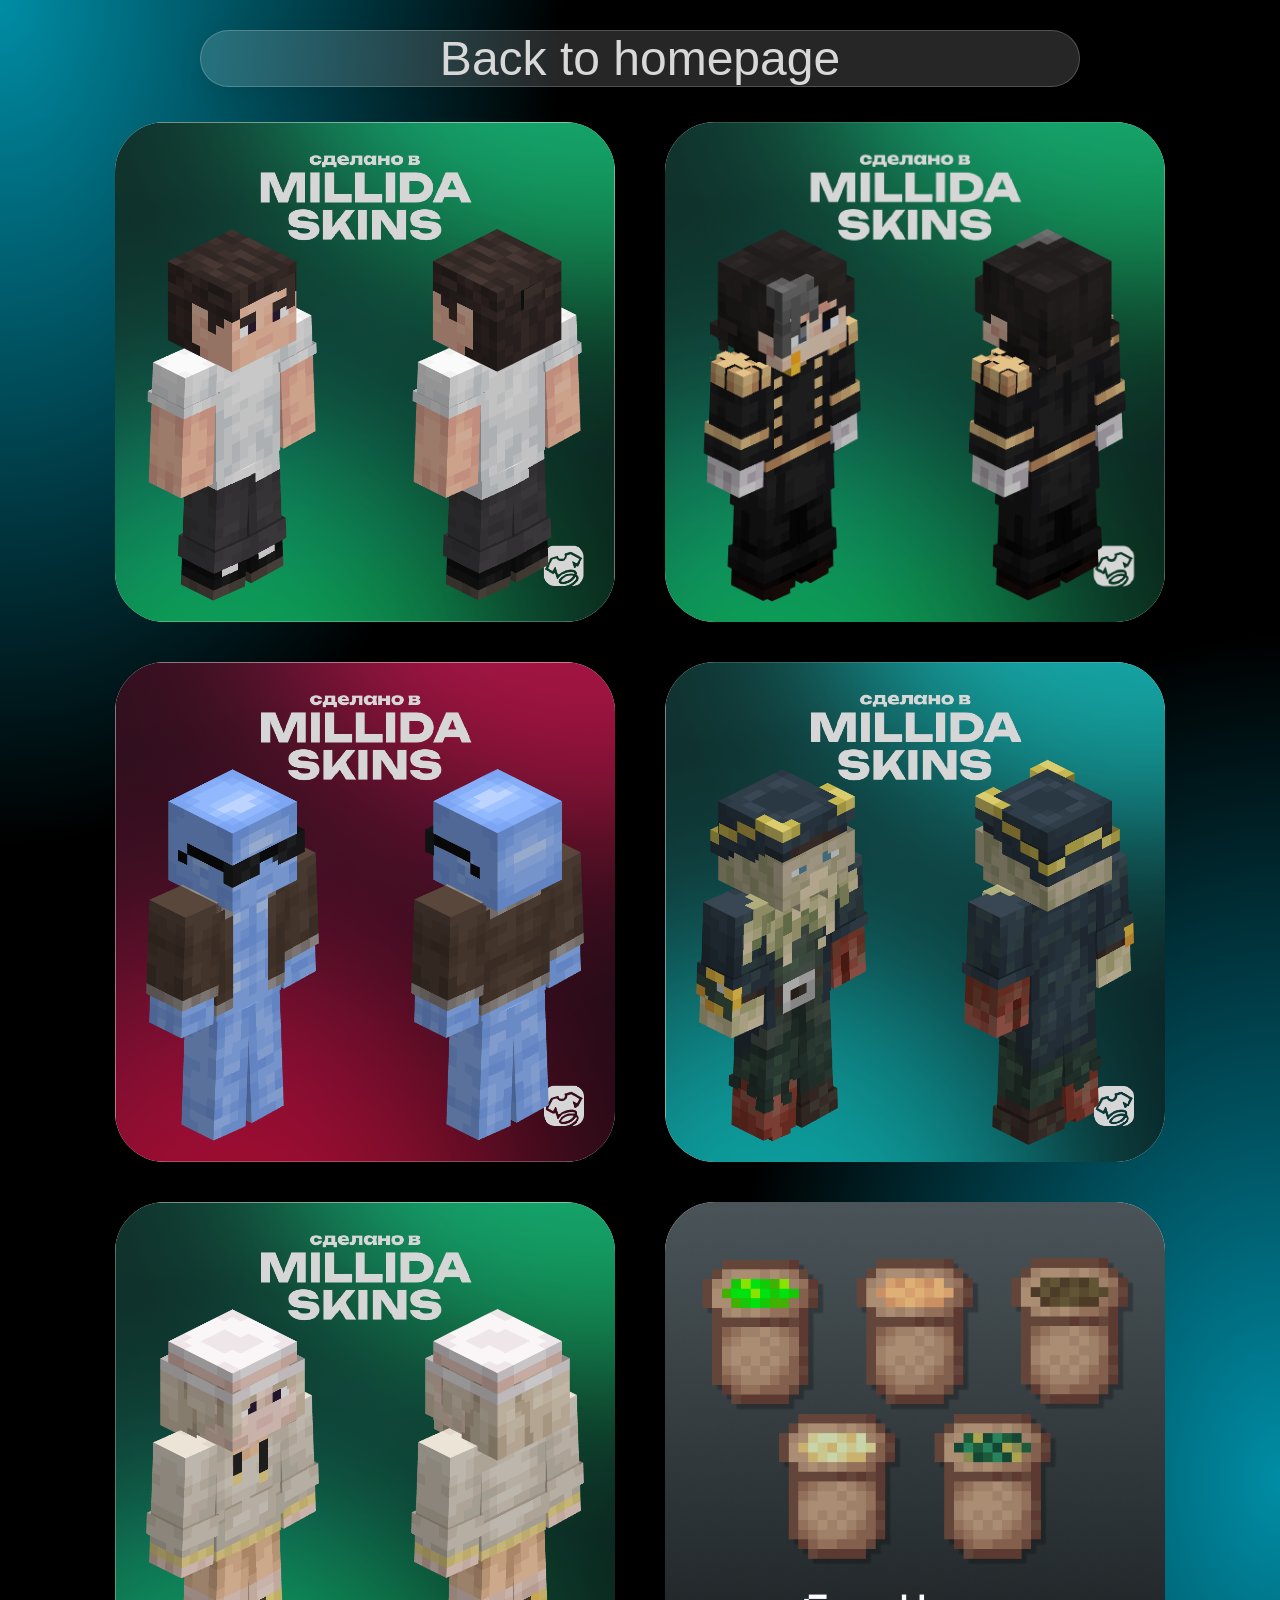
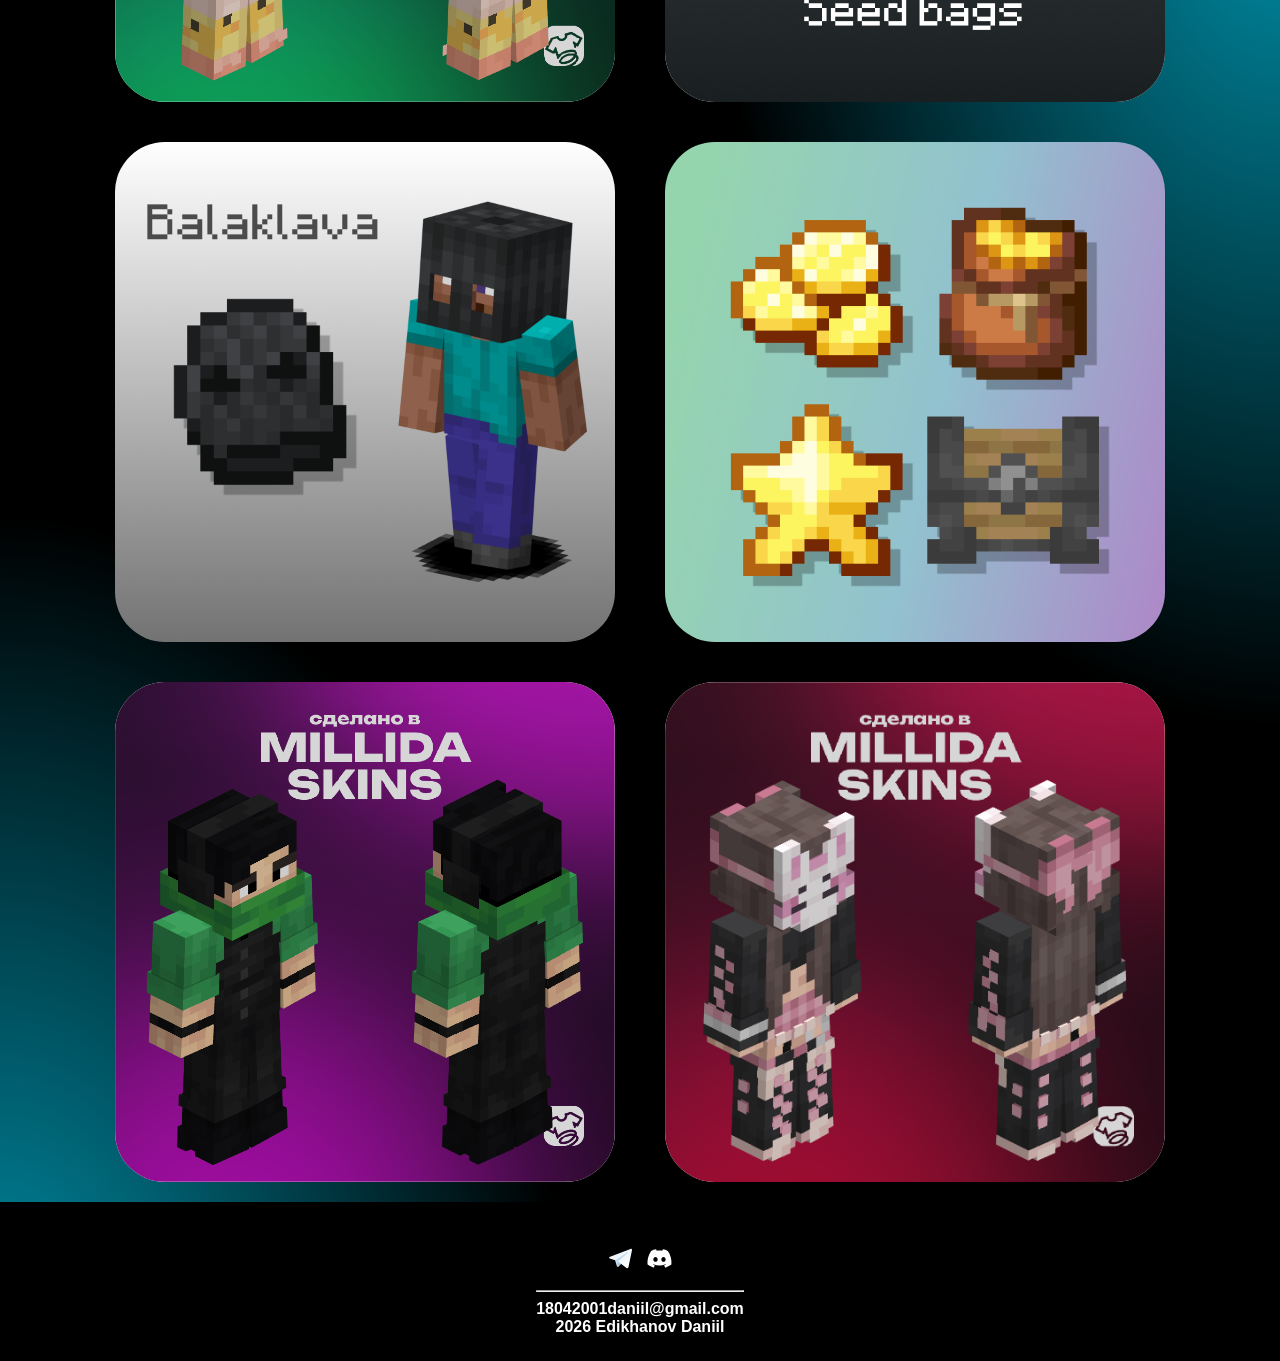
==== skins.html @ 43c1dc5c "first commit" ====
<!doctype html>
<html lang="en">
  <head>
    <meta charset="UTF-8" />
    <meta name="viewport" content="width=device-width, initial-scale=1.0" />
    <link
      rel="shortcut icon"
      type="image/png"
      href="img/favicons/favicon_artwork.svg"
    />
    <link rel="stylesheet" href="skins_style.css" />
    <title>Reyn — Artwork</title>
  </head>
  <body>
    <header>
      <a href="./index.html">Back to homepage</a>
    </header>
    <div class="images">
      <div class="image">
        <img src="./img/artwork/skins/skin1.png" alt="skin1" />
      </div>
      <div class="image">
        <img src="./img/artwork/skins/skin2.png" alt="skin2" />
      </div>
      <div class="image">
        <img src="./img/artwork/skins/skin3.png" alt="skin3" />
      </div>
      <div class="image">
        <img src="./img/artwork/skins/skin4.png" alt="skin4" />
      </div>
      <div class="image">
        <img src="./img/artwork/skins/skin5.png" alt="skin5" />
      </div>
      <div class="image">
        <img src="./img/artwork/SeedbagsPreview.png" alt="seedbags" />
      </div>
      <div class="image">
        <img src="./img/artwork/BalaklavaPreview.png" alt="balaklava" />
      </div>
      <div class="image">
        <img src="./img/artwork/IconsPreview.png" alt="icons" />
      </div>
      <div class="image">
        <img src="./img/artwork/skins/skin6.png" alt="skin6" />
      </div>
      <div class="image">
        <img src="./img/artwork/skins/skin7.png" alt="skin7" />
      </div>
    </div>
    <footer>
      <h5>
        <a href="https://t.me/Reyn_121">
          <img
            src="img/logos/telegram_logo.svg"
            class="linkimg"
            alt="Telegram"
          />
        </a>
        <a href="https://discordapp.com/users/991682497320595500">
          <img src="img/logos/discord_logo.svg" class="linkimg" alt="Discord" />
        </a>
        <hr />
        18042001daniil@gmail.com<br />2026 Edikhanov Daniil
      </h5>
    </footer>
  </body>
</html>
---- skins_style.css ----
:root {
  --font: white;
  --background: black;
  --highlight: rgb(0, 217, 255);
}

::selection {
  color: black;
  background: white;
}

body {
  background-color: var(--background);
  background-image:
    radial-gradient(
      ellipse 400px 600px at left top,
      var(--highlight) -76%,
      transparent 141%
    ),
    radial-gradient(
      ellipse 400px 600px at right center,
      var(--highlight) -76%,
      transparent 141%
    ),
    radial-gradient(
      ellipse 400px 600px at left bottom,
      var(--highlight) -76%,
      transparent 141%
    );
  text-align: center;
  font-family: sans-serif;
  margin: 0;
}

a {
  color: rgb(216, 216, 216);
  font-size: 3rem;
  margin: 0;
  text-decoration: none;
  transition: color 300ms;
}

a:hover {
  color: var(--font);
}

h1 {
  color: var(--font);
  font-size: 5rem;
  margin: 0;
}

h2 {
  color: var(--font);
  font-size: 4rem;
  margin: 0;
}

h3 {
  color: var(--font);
  font-size: 3rem;
  margin: 0;
}

h4 {
  color: var(--font);
  font-size: 2rem;
  margin: 0;
}

h5 {
  color: var(--font);
  font-size: 1rem;
  margin: 0;
}

header {
  margin-top: 30px;
  margin-bottom: 15px;
  background-image: linear-gradient(var(--highlight) 0%, transparent 100%);
  margin-inline: 200px;
  background: rgba(255, 255, 255, 0.15);
  backdrop-filter: blur(10px);
  -webkit-backdrop-filter: blur(10px);
  border: 1px solid rgba(255, 255, 255, 0.2);
  border-radius: 50px;
  box-shadow: 0 4px 30px rgba(0, 0, 0, 0.1);
}

.images {
  background-color: transparent;
  display: grid;
  justify-content: center;
  justify-items: center;
  grid-template-columns: repeat(auto-fit, 550px);
}

.image {
  position: relative;
  width: 500px;
  height: 500px;
  margin: 20px;
}

.image img {
  background-color: white;
  width: 100%;
  height: 100%;
  border-radius: 50px;
  transition:
    width 100ms,
    height 100ms;
  top: 50%;
  left: 50%;
  transform: translate(-50%, -50%);
  position: absolute;
}

.image img:hover {
  width: 105%;
  height: 105%;
  filter: drop-shadow(5px 5px 10px var(--highlight));
}

footer {
  display: flex;
  text-align: center;
  justify-content: center;
  width: 100%;
  background-color: var(--background);
  padding-top: 25px;
  padding-bottom: 25px;
}

.linkimg {
  width: 25px;
  height: 25px;
}

@media (max-width: 1100px) {
  a {
    font-size: 3rem;
  }

  header {
    margin-inline: 50px;
  }

  .image {
    width: 300px;
    height: 300px;
    margin: 10px;
  }

  .images {
    grid-template-columns: repeat(auto-fit, 350px);
  }
}
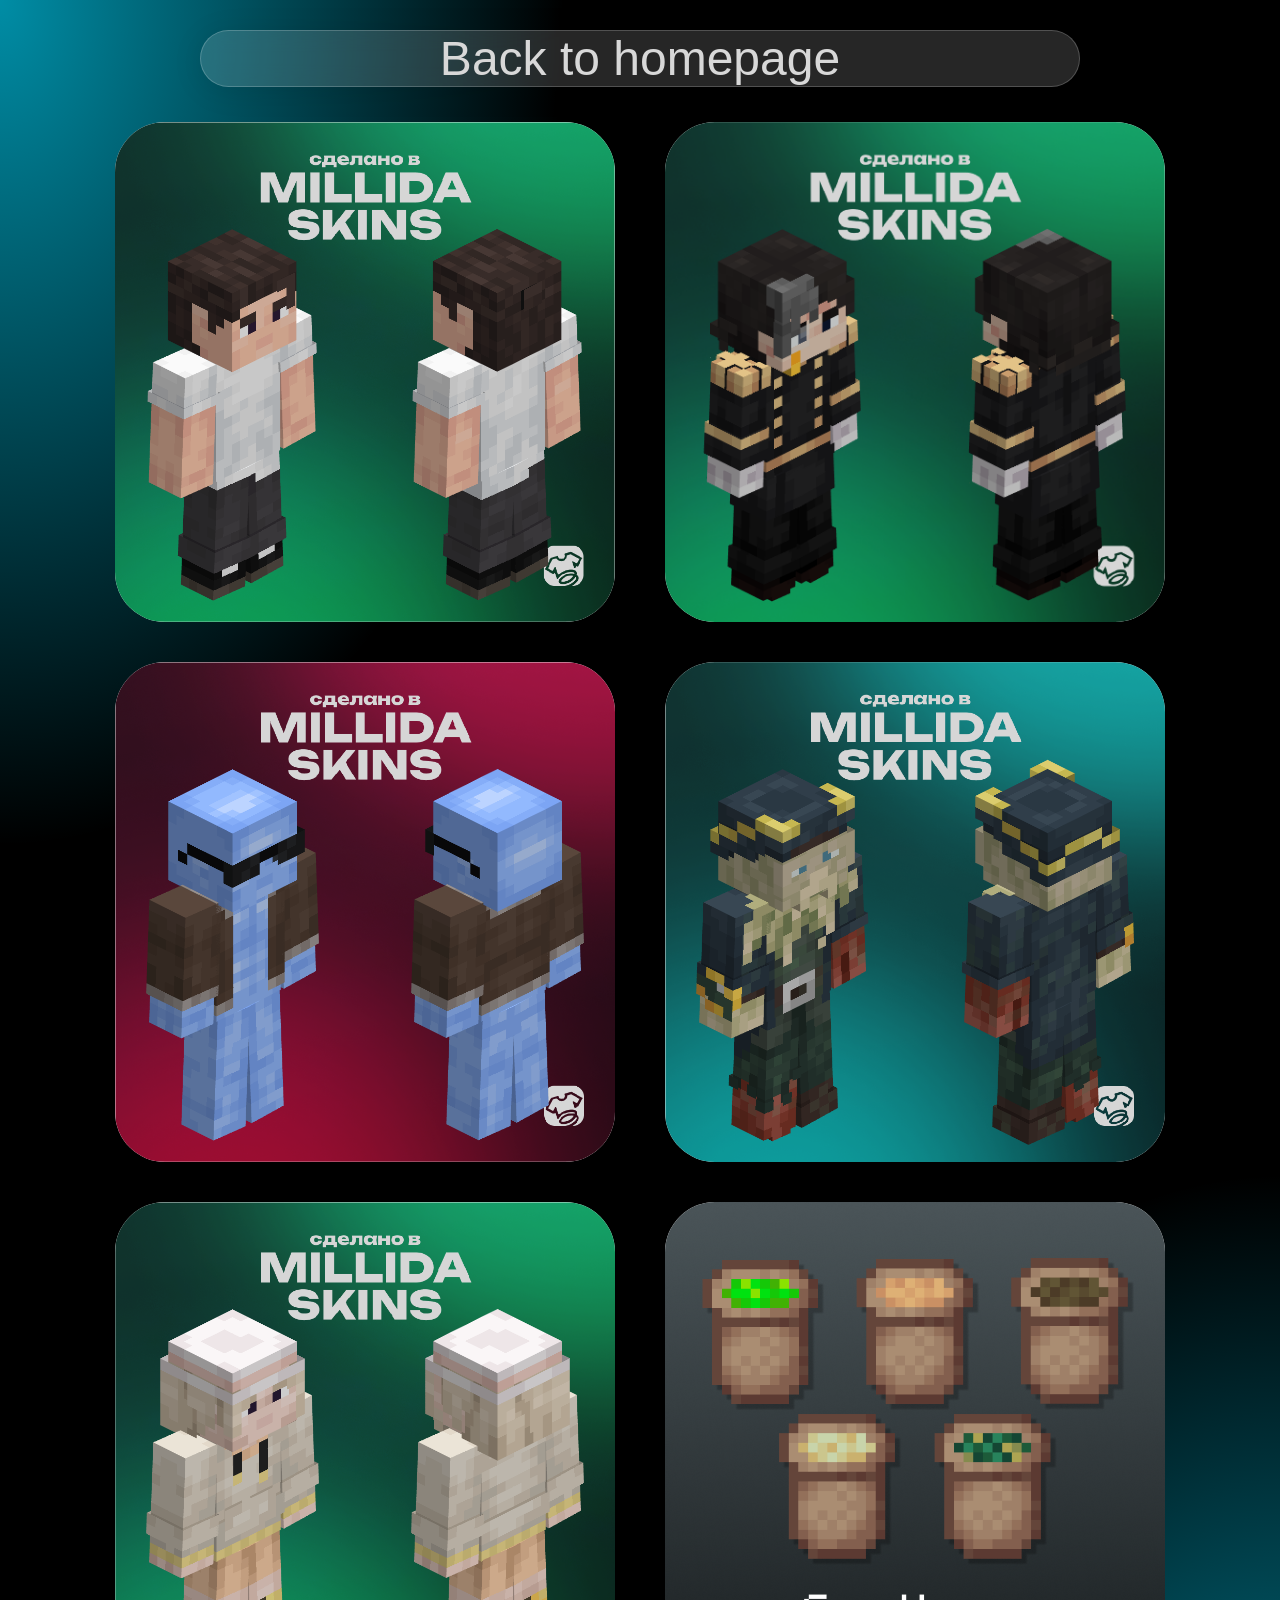
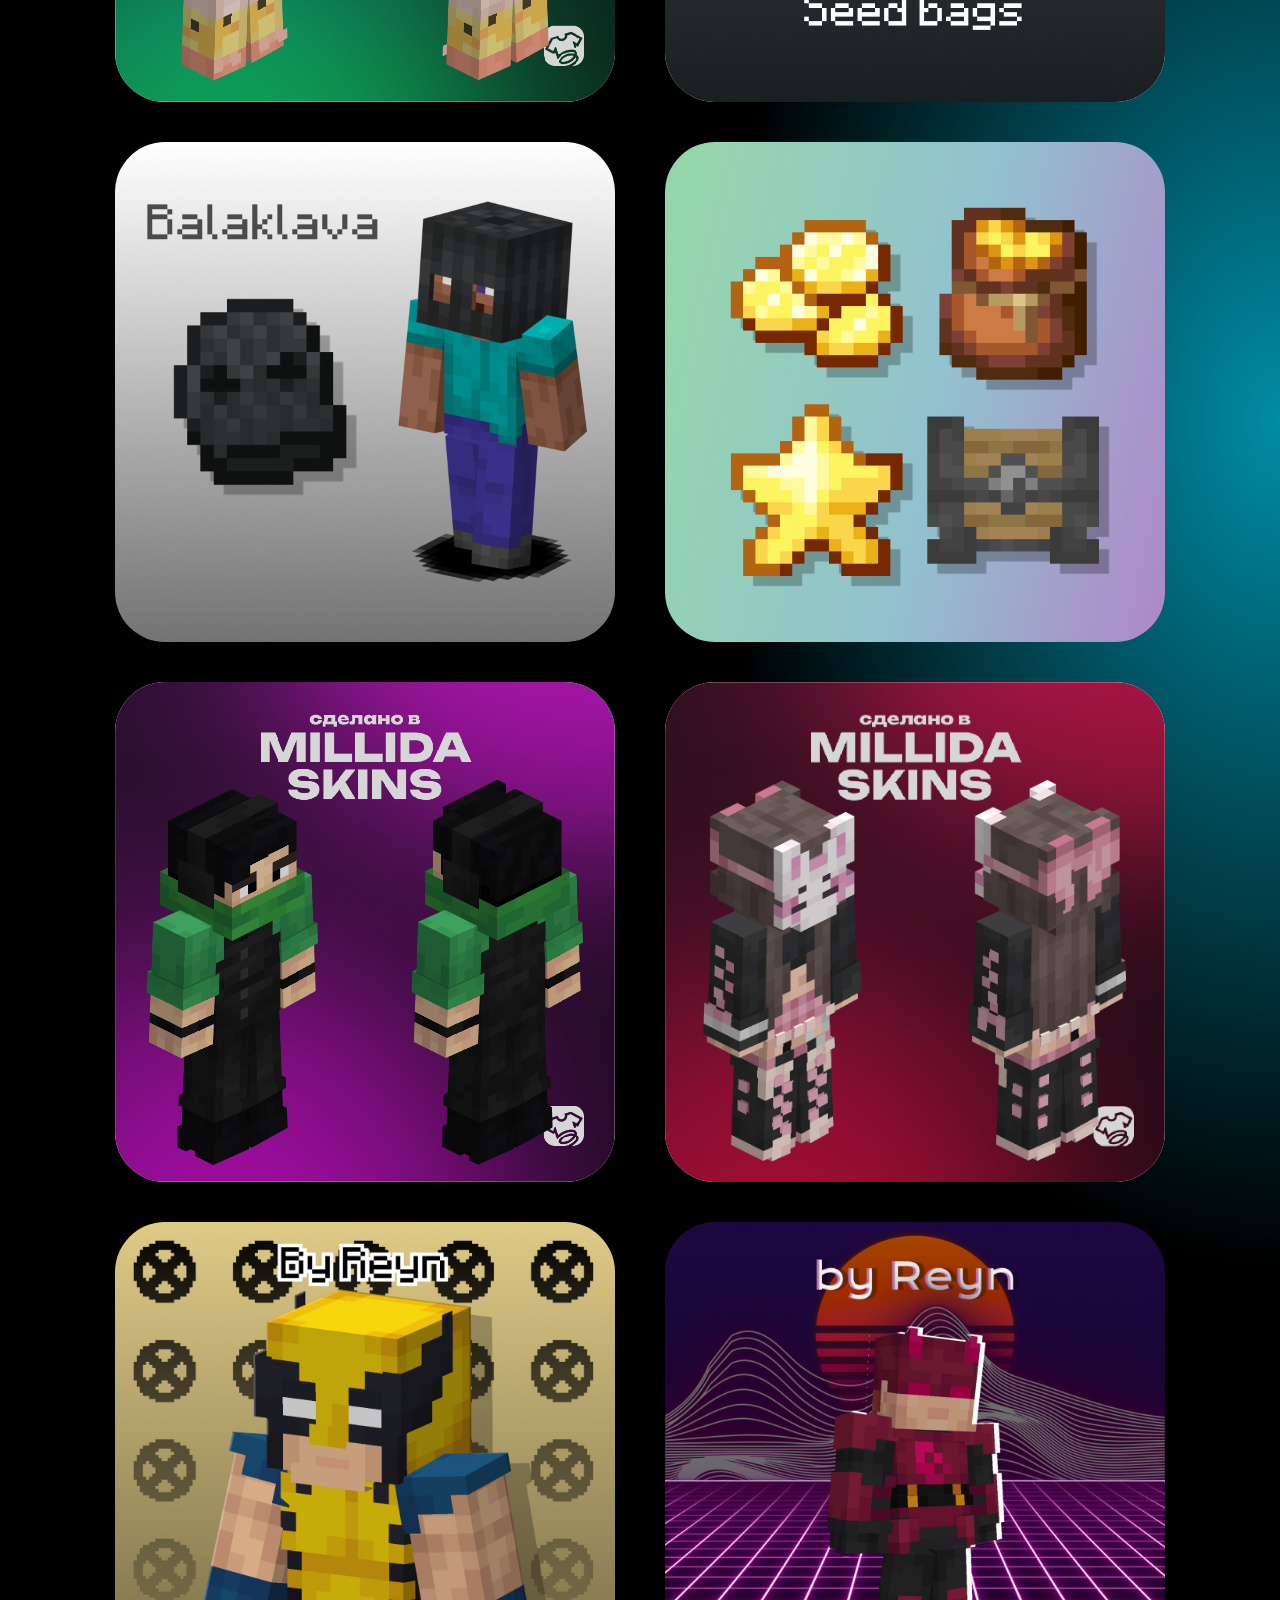
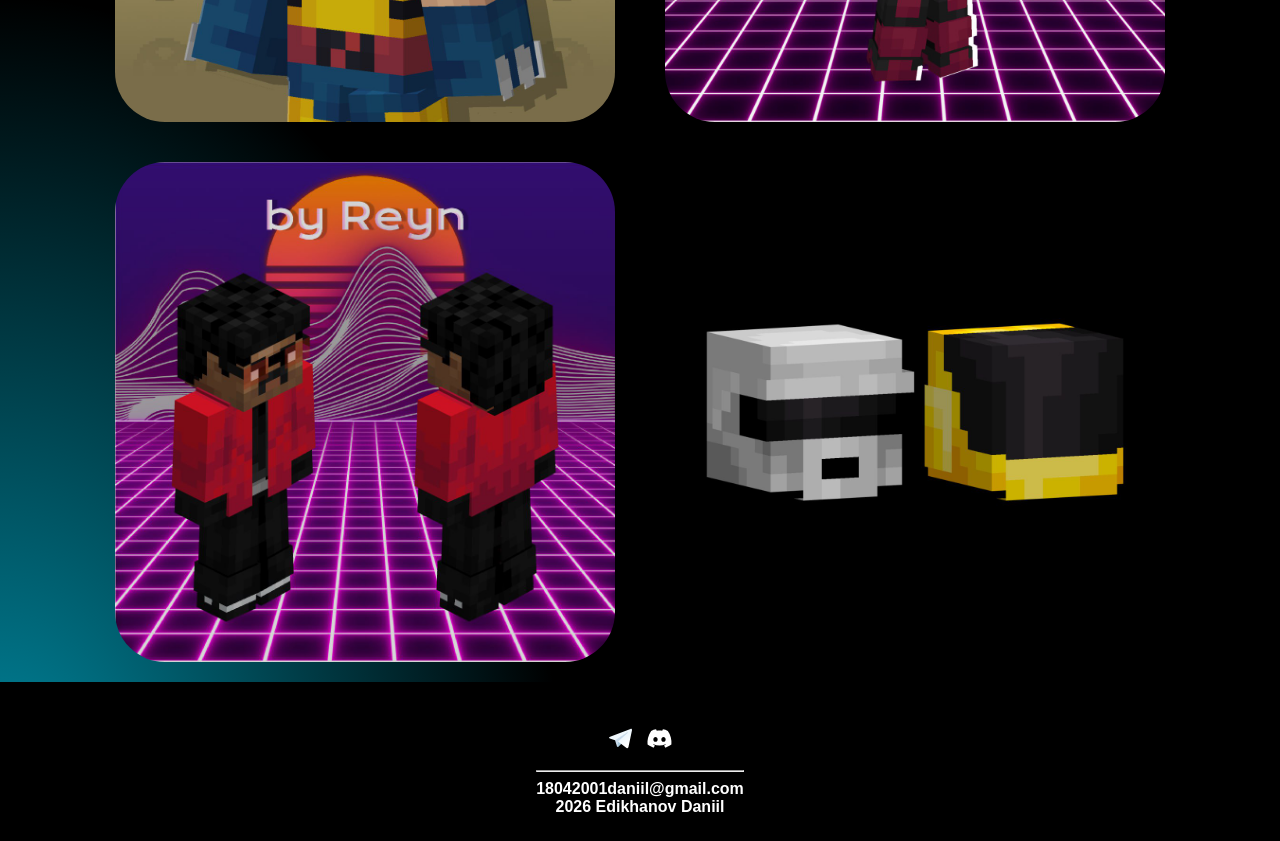
==== commit 49b75754: "Skins portfolio update and other" ====
--- a/skins.html
+++ b/skins.html
@@ -13,7 +13,7 @@
   </head>
   <body>
     <header>
-      <a href="./index.html">Back to homepage</a>
+      <a href="./index.html" style="margin-top: 100px">Back to homepage</a>
     </header>
     <div class="images">
       <div class="image">
@@ -46,6 +46,18 @@
       <div class="image">
         <img src="./img/artwork/skins/skin7.png" alt="skin7" />
       </div>
+      <div class="image">
+        <img src="./img/artwork/skins/skin8.jpg" alt="skin8" />
+      </div>
+      <div class="image">
+        <img src="./img/artwork/skins/skin9.jpg" alt="skin9" />
+      </div>
+      <div class="image">
+        <img src="./img/artwork/skins/skin10.jpg" alt="skin10" />
+      </div>
+      <div class="image">
+        <img src="./img/artwork/skins/skin11.jpg" alt="skin11" />
+      </div>
     </div>
     <footer>
       <h5>
--- a/skins_style.css
+++ b/skins_style.css
@@ -35,7 +35,6 @@
 a {
   color: rgb(216, 216, 216);
   font-size: 3rem;
-  margin: 0;
   text-decoration: none;
   transition: color 300ms;
 }
@@ -119,7 +118,6 @@
 .image img:hover {
   width: 105%;
   height: 105%;
-  filter: drop-shadow(5px 5px 10px var(--highlight));
 }
 
 footer {
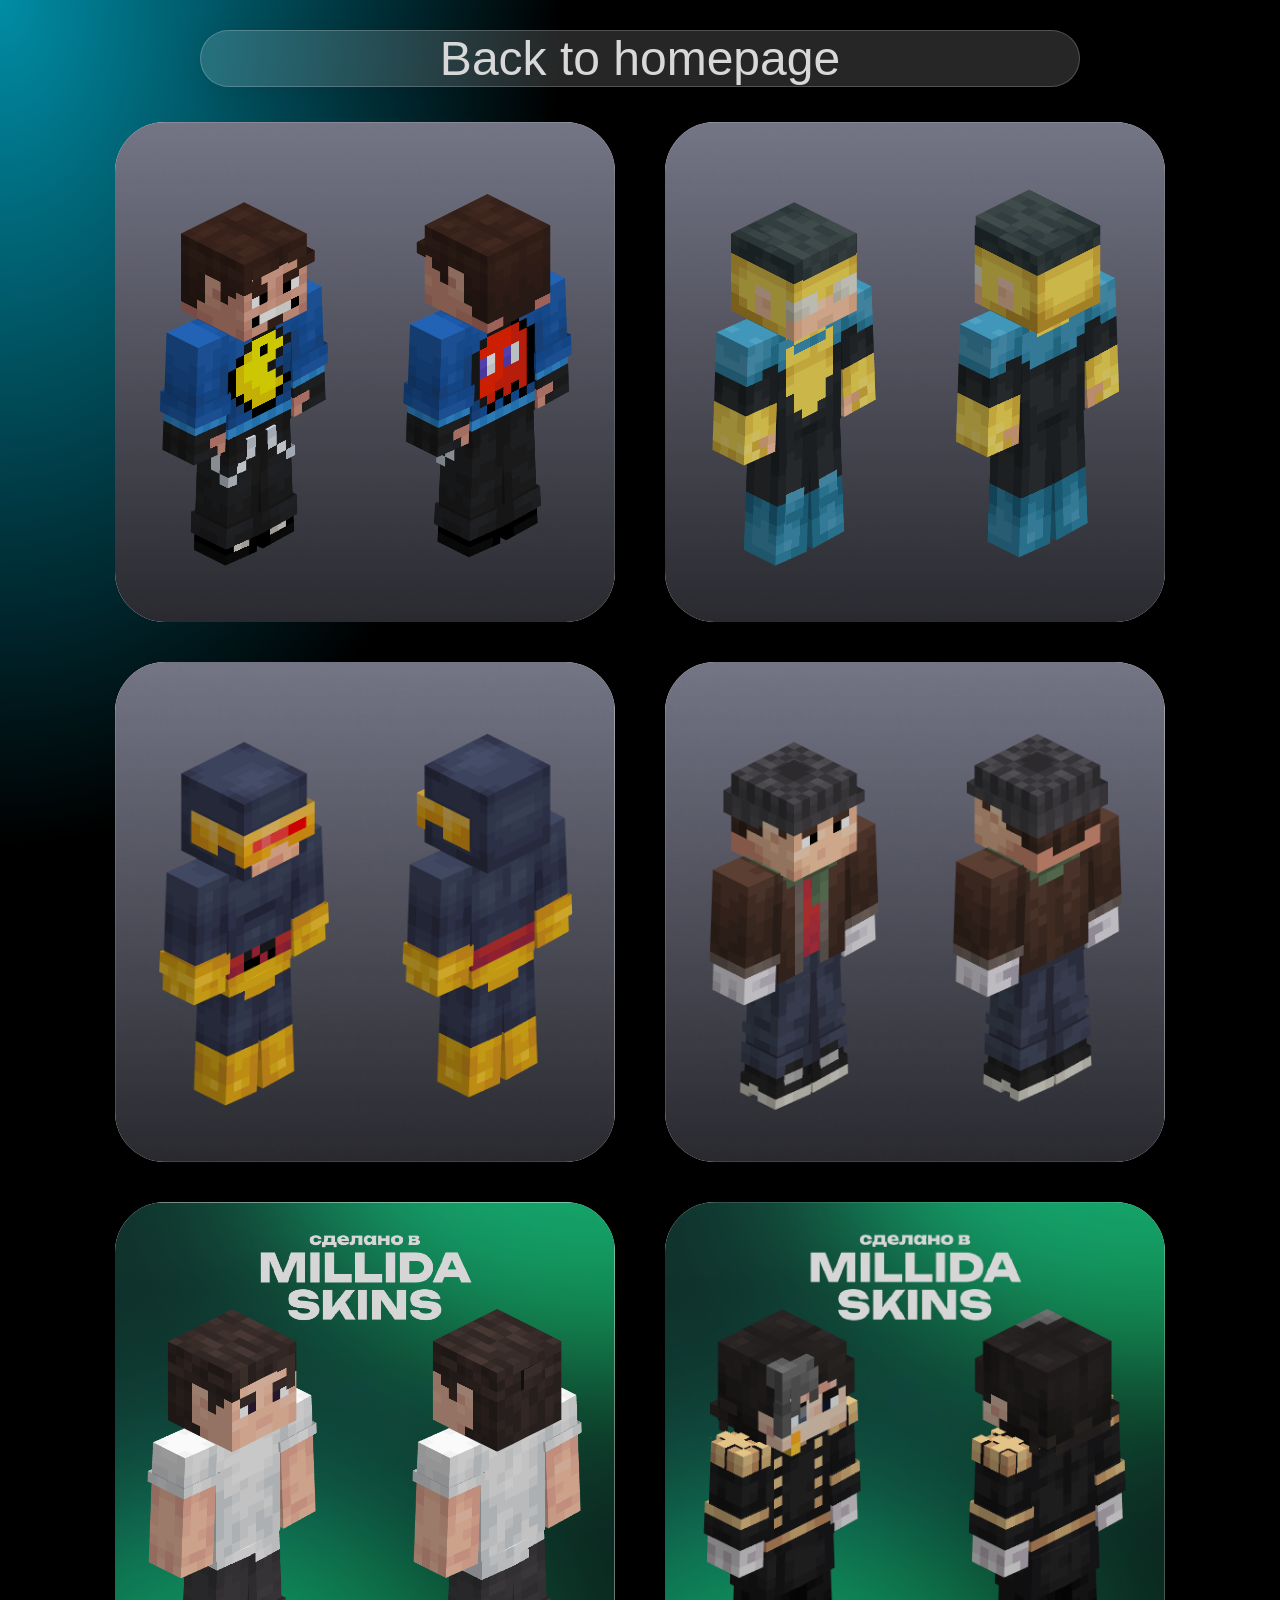
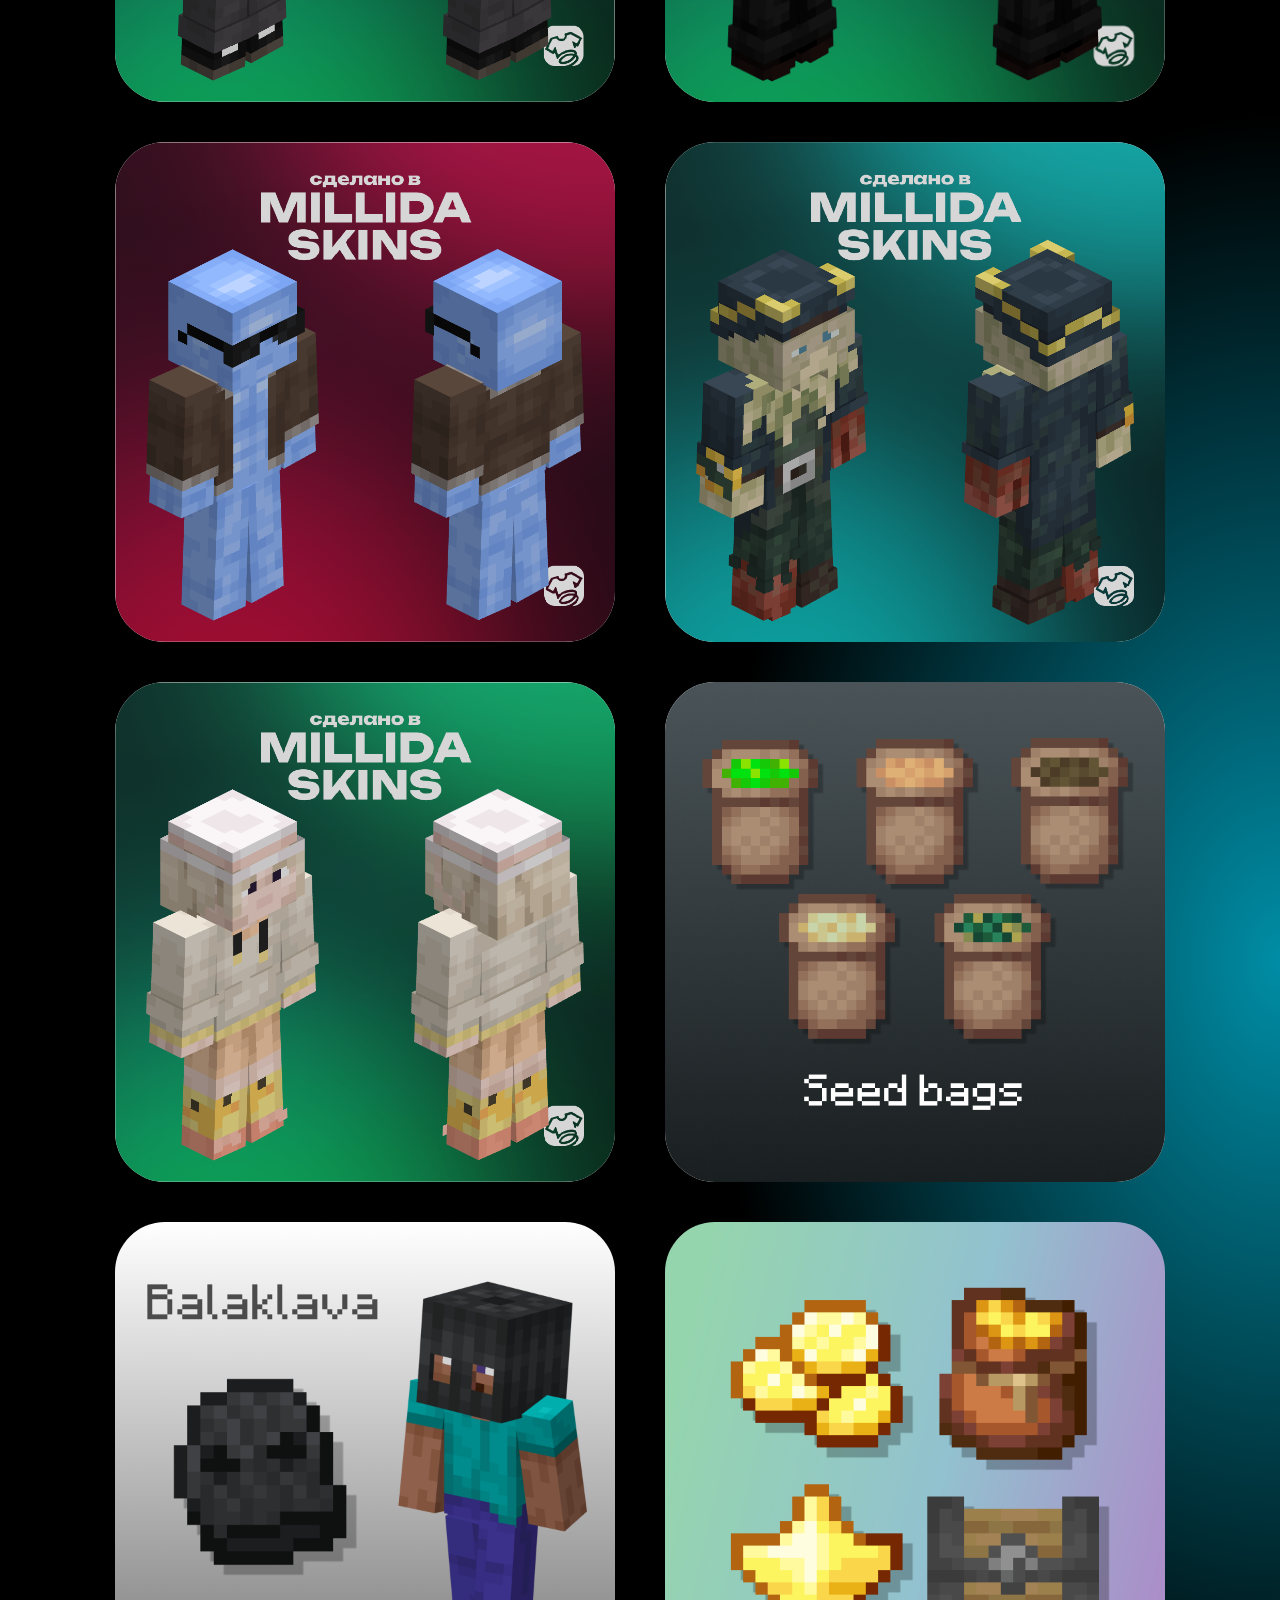
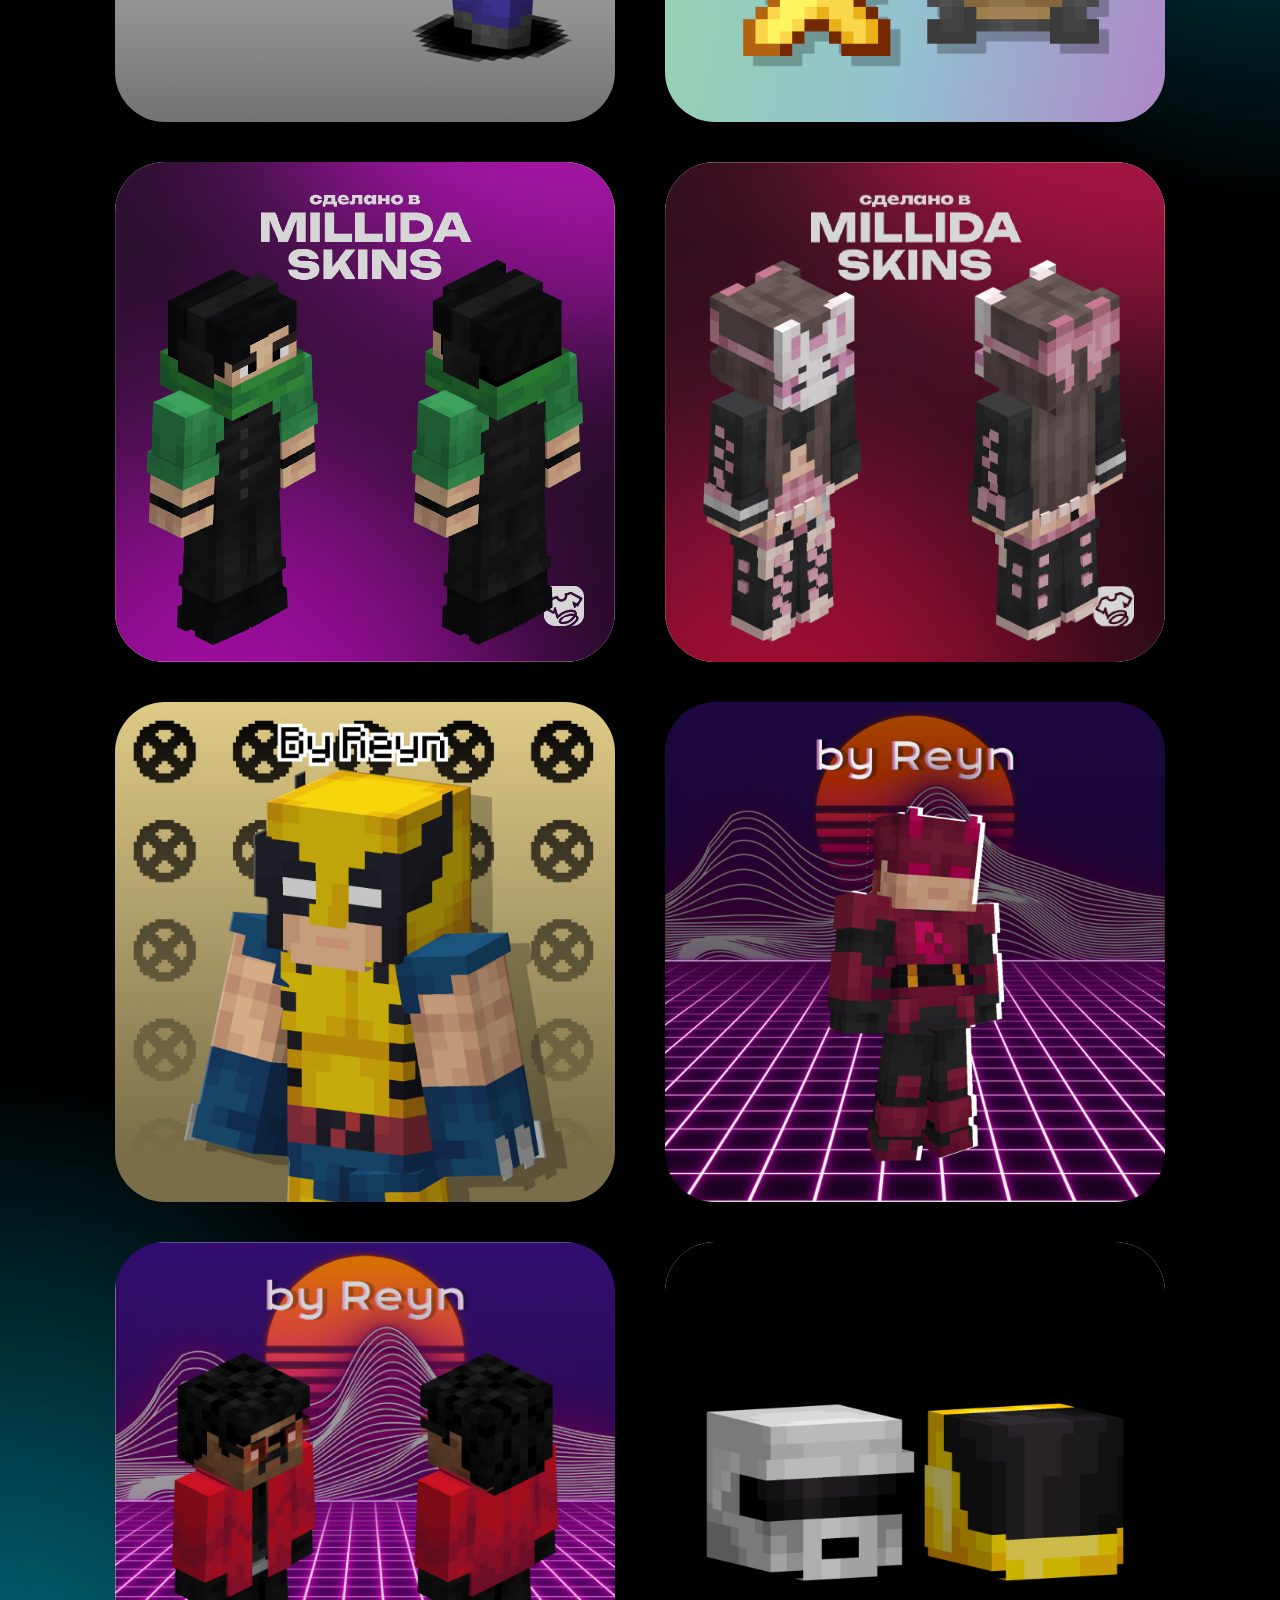
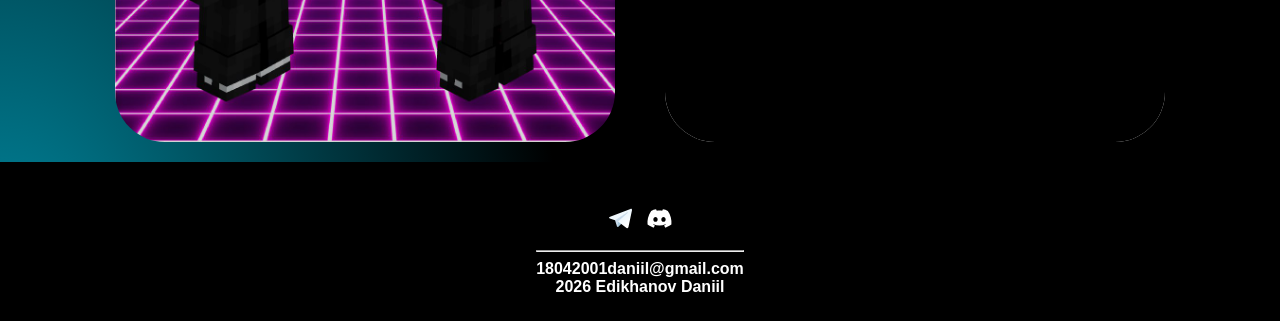
==== commit 4d822418: "Skins portfolio update" ====
--- a/skins.html
+++ b/skins.html
@@ -16,6 +16,18 @@
       <a href="./index.html" style="margin-top: 100px">Back to homepage</a>
     </header>
     <div class="images">
+      <div class="image">
+        <img src="./img/artwork/skins/skin12.png" alt="Stintik" />
+      </div>
+      <div class="image">
+        <img src="./img/artwork/skins/skin13.png" alt="Invincible" />
+      </div>
+      <div class="image">
+        <img src="./img/artwork/skins/skin14.png" alt="Cyclops" />
+      </div>
+      <div class="image">
+        <img src="./img/artwork/skins/skin15.png" alt="Winter Outfit" />
+      </div>
       <div class="image">
         <img src="./img/artwork/skins/skin1.png" alt="skin1" />
       </div>
@@ -47,16 +59,19 @@
         <img src="./img/artwork/skins/skin7.png" alt="skin7" />
       </div>
       <div class="image">
-        <img src="./img/artwork/skins/skin8.jpg" alt="skin8" />
+        <img src="./img/artwork/skins/skin8.jpg" alt="Wolverine" />
       </div>
       <div class="image">
-        <img src="./img/artwork/skins/skin9.jpg" alt="skin9" />
+        <img
+          src="./img/artwork/skins/skin9.jpg"
+          alt="Marvel Rivals Daredevil"
+        />
       </div>
       <div class="image">
-        <img src="./img/artwork/skins/skin10.jpg" alt="skin10" />
+        <img src="./img/artwork/skins/skin10.jpg" alt="The Weeknd" />
       </div>
       <div class="image">
-        <img src="./img/artwork/skins/skin11.jpg" alt="skin11" />
+        <img src="./img/artwork/skins/skin11.jpg" alt="Daft Punk" />
       </div>
     </div>
     <footer>
